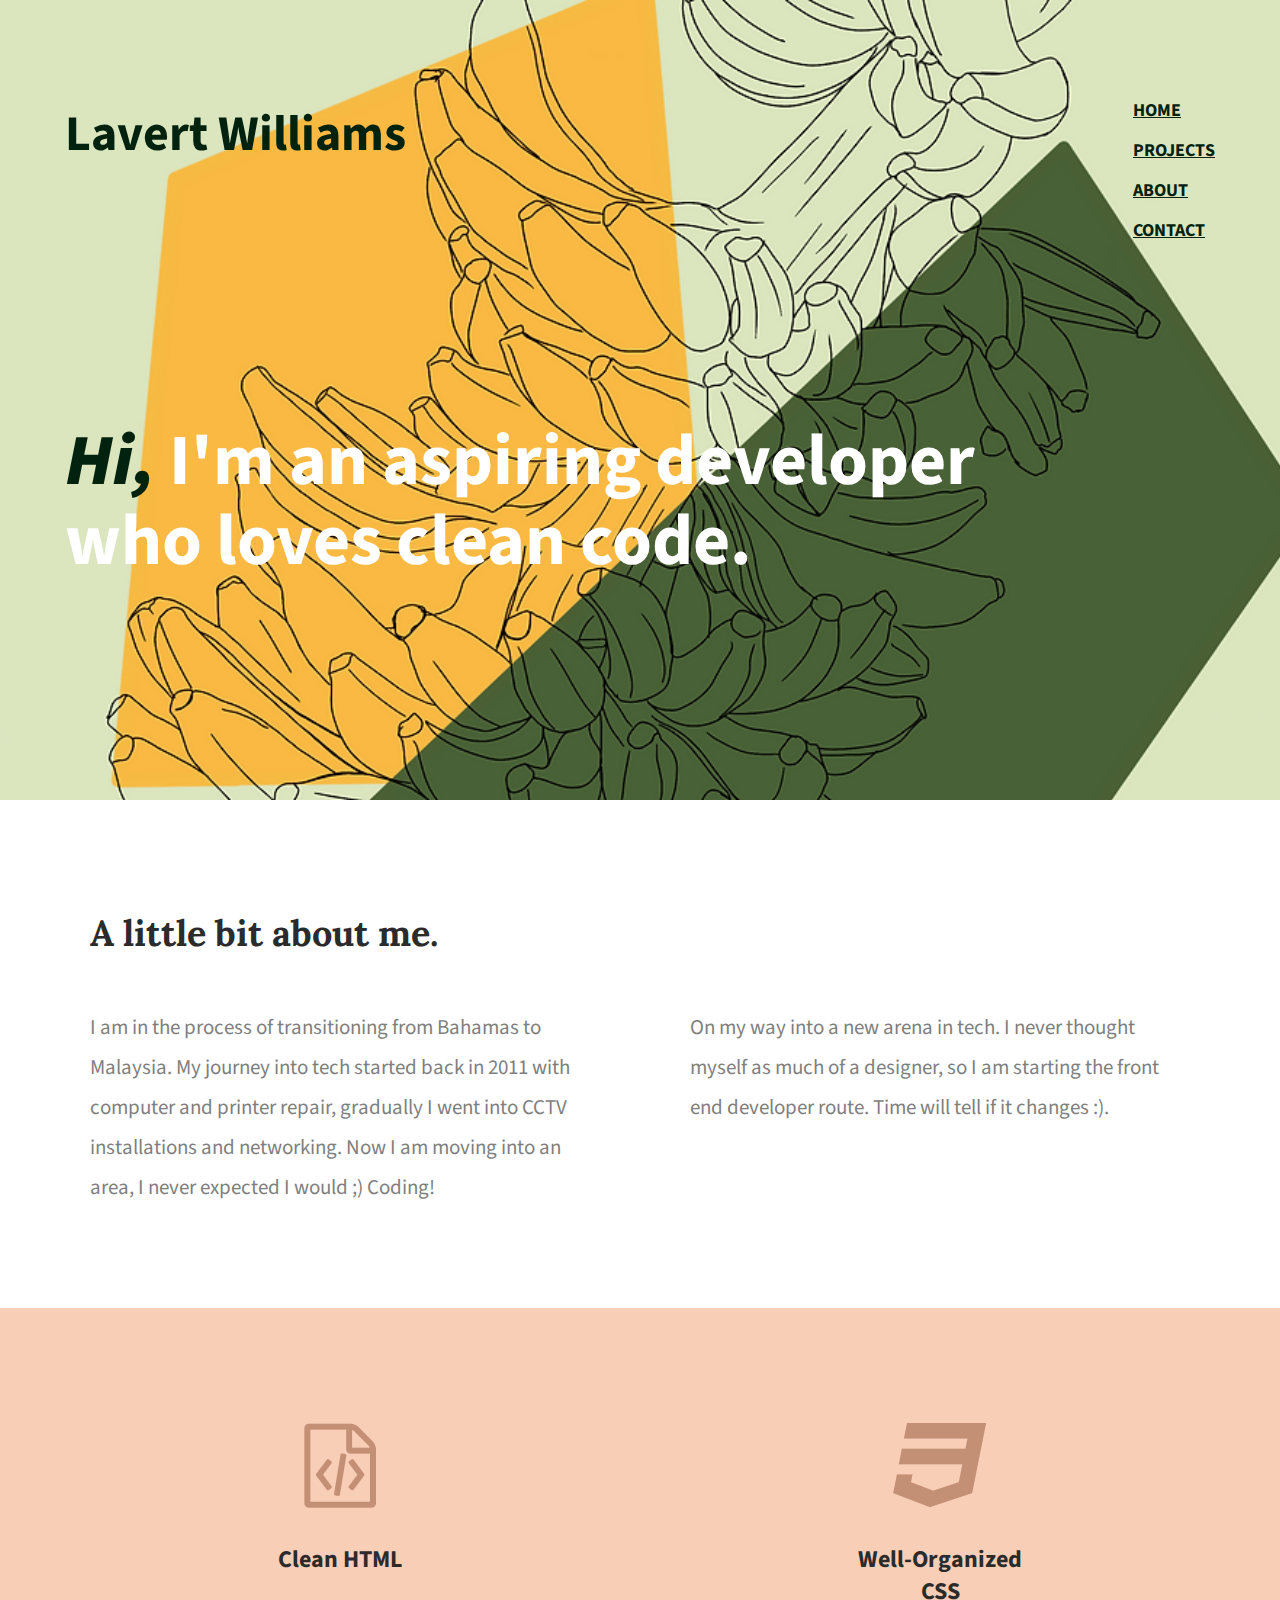
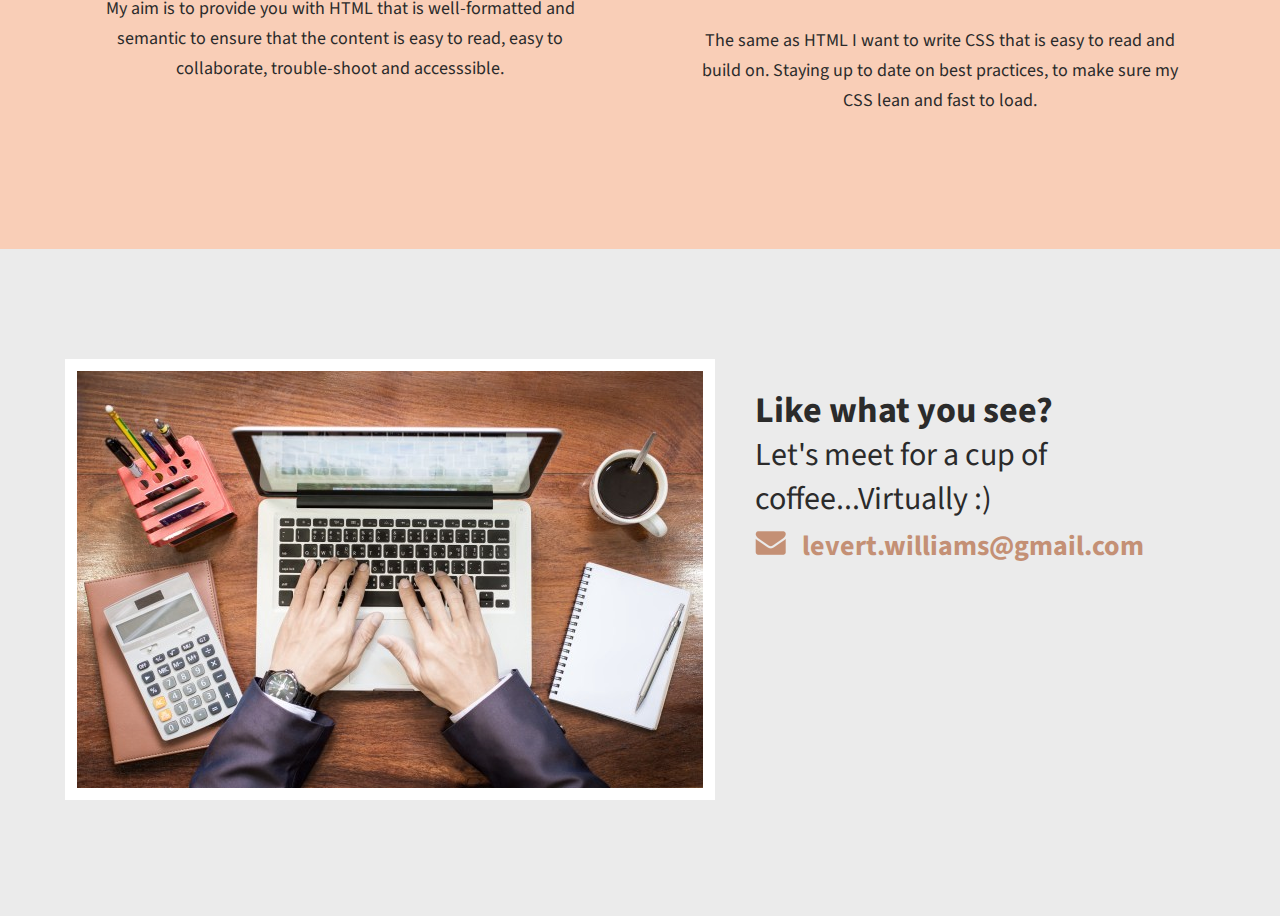
==== index.html @ ec7d099a "Initial commit" ====
<!DOCTYPE html>
<html lang="en">

    <head>
        <meta charset="utf-8">
        <title>Lavert Williams | Portfolio</title>
        <link rel="stylesheet" href="css/normalize.css">
        <link rel="stylesheet" href="css/main.css">
        <link href='https://fonts.googleapis.com/css?family=Source+Sans+Pro:400,700' rel='stylesheet' type='text/css'>
        <link rel="preconnect" href="https://fonts.googleapis.com">
        <link rel="preconnect" href="https://fonts.gstatic.com" crossorigin>
        <link href="https://fonts.googleapis.com/css2?family=Lora:wght@400;700&display=swap" rel="stylesheet">
        <link href="https://fonts.googleapis.com/css?family=Lora:400,700" rel="stylesheet" type="text/css">
    </head>

    <body>
        
        <header>
            <div class="full-width">
                <div class="half-width">
                    <h1>Lavert Williams</h1>
                </div>
                <div class="half-width">
                    <nav>
                        <ul>
                            
                            <li><a href="index.html">Home</a></li>
                            <li><a href="work/index.html">Projects</a></li>
                            <li><a href="#about">About</a></li>
                            <li><a href="#contact">Contact</a></li>
                         </ul>
                      </nav>
                </div>
                <div class="full-width"> 
                    <h2><span>Hi,</span> I'm an aspiring developer who loves clean code.</h2>
                </div>
            </div>
        </header>
        
        <main>
            <section id="about">
                <div class="full-width">
                    <h2>A little bit about me.</h2>
                    <div class="half-width">
                        <p>I am in the process of transitioning from Bahamas to Malaysia. 
                            My journey into tech started back in 2011 with computer and printer repair, 
                            gradually I went into CCTV installations and networking. Now I am moving into
                            an area, I never expected I would ;) Coding!
                        </p>
                    </div>
                    <div class="half-width">
                        <p>On my way into a new arena in tech. I never thought
                            myself as much of a designer, so I am starting the front end
                            developer route. Time will tell if it changes :).
                        </p>
                    </div>
                </div>
            </section>
            <section id="work">
                <div class="full-width">
                    <div class="half-width">
                        <img src="img/html-icon.png" alt="HTML icon"/>
                        <h3>Clean HTML</h3>
                        <p>My aim is to provide you with HTML that is well-formatted and semantic
                            to ensure that the content is easy to read, easy to collaborate,
                            trouble-shoot and accesssible.
                        </p>
                    </div>
                    <div class="half-width">
                        <img src="img/css-icon.png" alt="CSS icon"/>
                        <h3>Well-Organized CSS</h3>
                        <p>The same as HTML I want to write CSS that is easy to read and build on. 
                            Staying up to date on best practices, to make sure my CSS lean and fast to load.
                        </p>
                    </div>
                </div>
            </section>
            <footer id="contact">
                <div class="full-width">
                    <div class="half-width">
                        <img src="img/email-image.png" id="contact-img" alt="Contact image"/>
                    </div>
                    <div class="half-width">
                        <h2>Like what you see?</h2>
                        <h3 id="email-header">Let's meet for a cup of coffee...Virtually :)</h3>
                            <a href="mailto:levert.williams@gmail.com"><img src="img/envelope.png" id="envelope" alt="Envelope icon" /> 
                                levert.williams@gmail.com
                            </a>
                        <!--<h3 id="socialmedia-header">Or, find me on the interwebs</h3>
                        <ul>
                            <li><a href=""><img src="img/twitter.png" alt="twitter icon" /></a></li>
                            <li><a href=""><img src="img/tumblr.png" alt="tumblr icon" /></a></li>
                            <li><a href=""><img src="img/instagram.png" alt="instagram icon" /></a></li>
                            <li><a href=""><img src="img/linkedin.png" alt="linkedin icon" /></a></li>
                            <li><a href=""><img src="img/github.png" alt="github icon" /></a></li>
                        </ul> -->
                    </div>
                </div>
            </footer>
        </main>
    
    </body>
    
</html>
---- css/main.css ----
/***** BASE STYLES *****/

body {font-family: 'Source Sans Pro', sans-serif;
    color: #2b2b2b;}

/***** GRID *****/

.full-width {
    width: 1200px;
    margin: auto;
    overflow: auto;
}
.half-width {
    width: 600px;
    float: left;
}
.third-width {
    width: 400px;
    float: left;
}

/***** HEADER *****/

header {
    height: 800px;
    background: url('../img/bananas.png');
    background-size: cover;
    background-position: center;
}
header h1 { 
    padding: 65px 0 65px 25px;
    font-family:'lora' serif;
    font-size: 50px;
    color: #00220E;
}
nav {
    float: right; 
    padding: 75px 25px;
}
nav ul li{
    display:grid;
}
nav ul li a {
    text-transform: uppercase;
    text-decoration:underline;
    font-weight: bolder;
    line-height: 40px;
    font-size: 18px;
    color: #00220E;
    padding-left: 80px; 
}
header h2 {
    width: 1000px;
    clear: both;
    font-family: 'lora' serif;
    font-size: 72px;
    line-height: 80px;
    color: #FFFFFF;
    padding: 20px 0 20px 25px;
}
header h2 span {
    color: #00220E; 
    font-style: italic;
    font-weight: bolder;
}

/***** ABOUT *****/

#about .full-width {
    padding: 80px 0;
}
#about h2 {
    font-family: 'lora', serif;
    font-size: 36px;
    padding-left: 50px;
}
#about p {
    font-size: 21px;
    color: #7f7f7f;
    line-height: 40px;
    padding-left: 50px;
    padding-right: 50px;
}

/***** WORK *****/

#work {
    background: #f9ceb7;
    text-align: center;
}
#work .full-width {padding: 115px 0;
}   
#work img {
        padding-bottom: 30px;
}
#work h3 {
        font-size: 24px;
        line-height: 32px;
        width: 190px;
        margin: 0 auto;
} 
#work p {
        font-family: 'lora' serif;
        font-size: 18px;
        line-height: 30px;
        padding: 0 50px;
}

/***** CONTACT *****/

#contact {
    background: #ebebeb;
}
#contact .full-width {
    padding: 110px 0;
}
#contact img#contact-img {
    margin-left: 25px;
    border: 12px solid #ffffff;
}
#contact h2, #contact #email-header, #contact #socialmedia-header, #contact ul {
    padding-left: 115px;
}
#contact #envelope {
    padding: 0 10px 0 115px;
}
#contact h2 {
    font-family: 'lora' serif;
    font-size: 36px;
    line-height: 44px;
}
#contact #email-header{
    font-size: 32px;
    font-weight: 400;
    line-height: 44px;
    margin: -30px 0 5px 0;
}
#contact #socialmedia-header {
    font-weight: bold;
    font-size: 29px;
    line-height: 44px;
    margin: 40px 0 0 0;
}
#contact a {
    text-decoration: none;
    color: #c49075;
    font-weight: bold;
    font-size: 28px;
}
#contact ul {
    list-style: none;
}
#contact ul li {
     display: inline-block;
}
#contact ul img {
    padding-right: 48px;
}

/***** WORK PAGE ******/
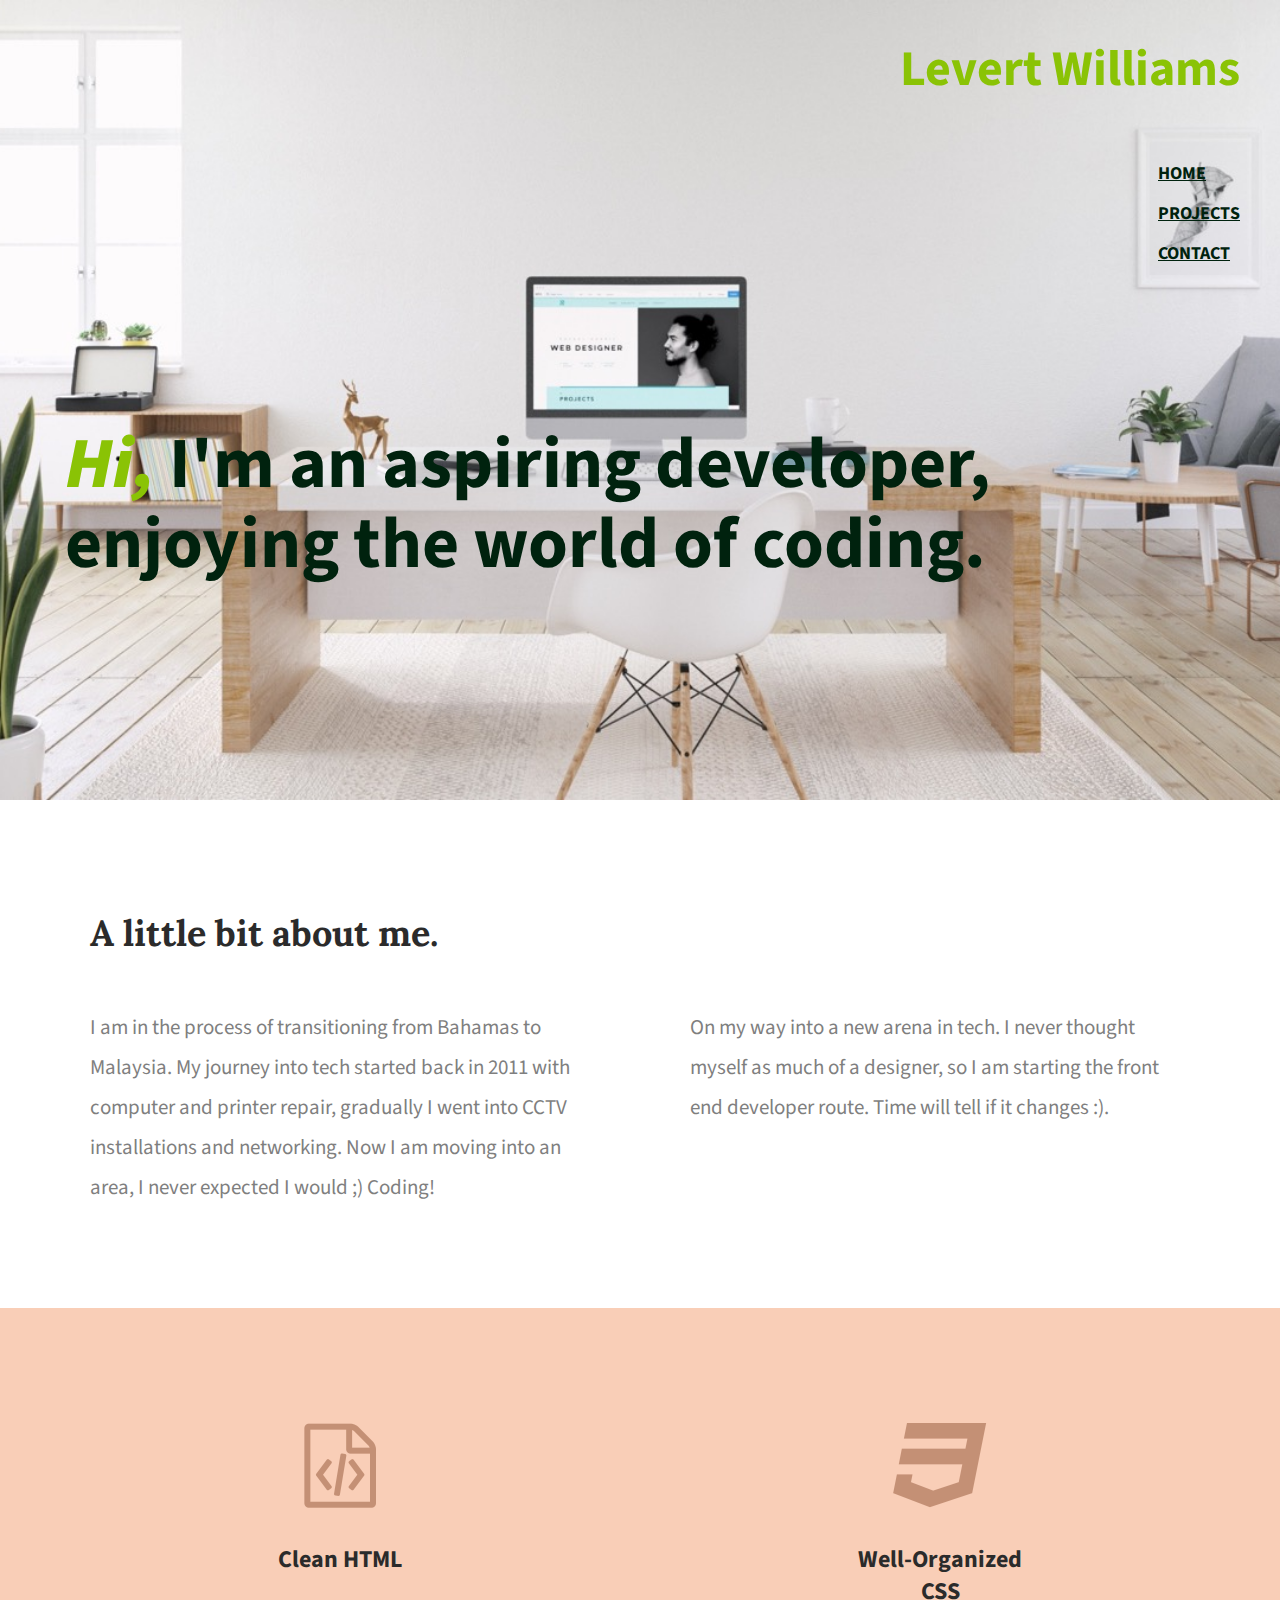
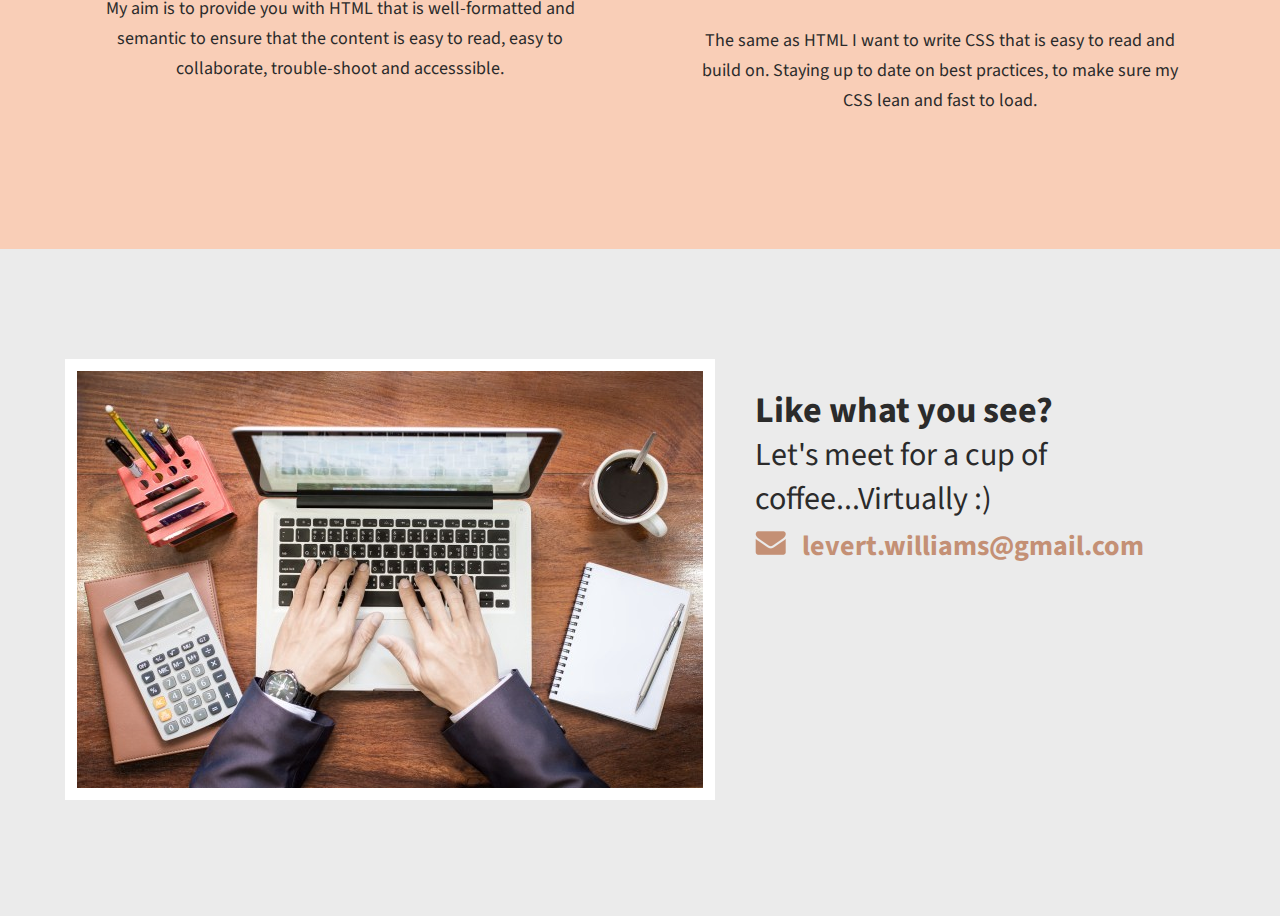
==== commit 80bca8d7: "Adjusted intro landing" ====
--- a/index.html
+++ b/index.html
@@ -17,23 +17,19 @@
         
         <header>
             <div class="full-width">
-                <div class="half-width">
-                    <h1>Lavert Williams</h1>
-                </div>
-                <div class="half-width">
+                    <h1>Levert Williams</h1>
+            </div>
+            <div class="full-width">    
                     <nav>
-                        <ul>
-                            
+                        <ul> 
                             <li><a href="index.html">Home</a></li>
                             <li><a href="work/index.html">Projects</a></li>
-                            <li><a href="#about">About</a></li>
                             <li><a href="#contact">Contact</a></li>
                          </ul>
                       </nav>
-                </div>
-                <div class="full-width"> 
-                    <h2><span>Hi,</span> I'm an aspiring developer who loves clean code.</h2>
-                </div>
+            </div>
+            <div class="full-width"> 
+                    <h2><span>Hi,</span> I'm an aspiring developer, enjoying the world of coding.</h2>
             </div>
         </header>
         
--- a/css/main.css
+++ b/css/main.css
@@ -23,19 +23,18 @@
 
 header {
     height: 800px;
-    background: url('../img/bananas.png');
+    background: url('../img/full-back.png');
     background-size: cover;
     background-position: center;
 }
 header h1 { 
-    padding: 65px 0 65px 25px;
+    float: right;
     font-family:'lora' serif;
     font-size: 50px;
-    color: #00220E;
+    color: #8ac305;
 }
 nav {
     float: right; 
-    padding: 75px 25px;
 }
 nav ul li{
     display:grid;
@@ -55,11 +54,11 @@
     font-family: 'lora' serif;
     font-size: 72px;
     line-height: 80px;
-    color: #FFFFFF;
-    padding: 20px 0 20px 25px;
+    color: #00220E;
+    padding: 75px 25px;
 }
 header h2 span {
-    color: #00220E; 
+    color: #8ac305; 
     font-style: italic;
     font-weight: bolder;
 }
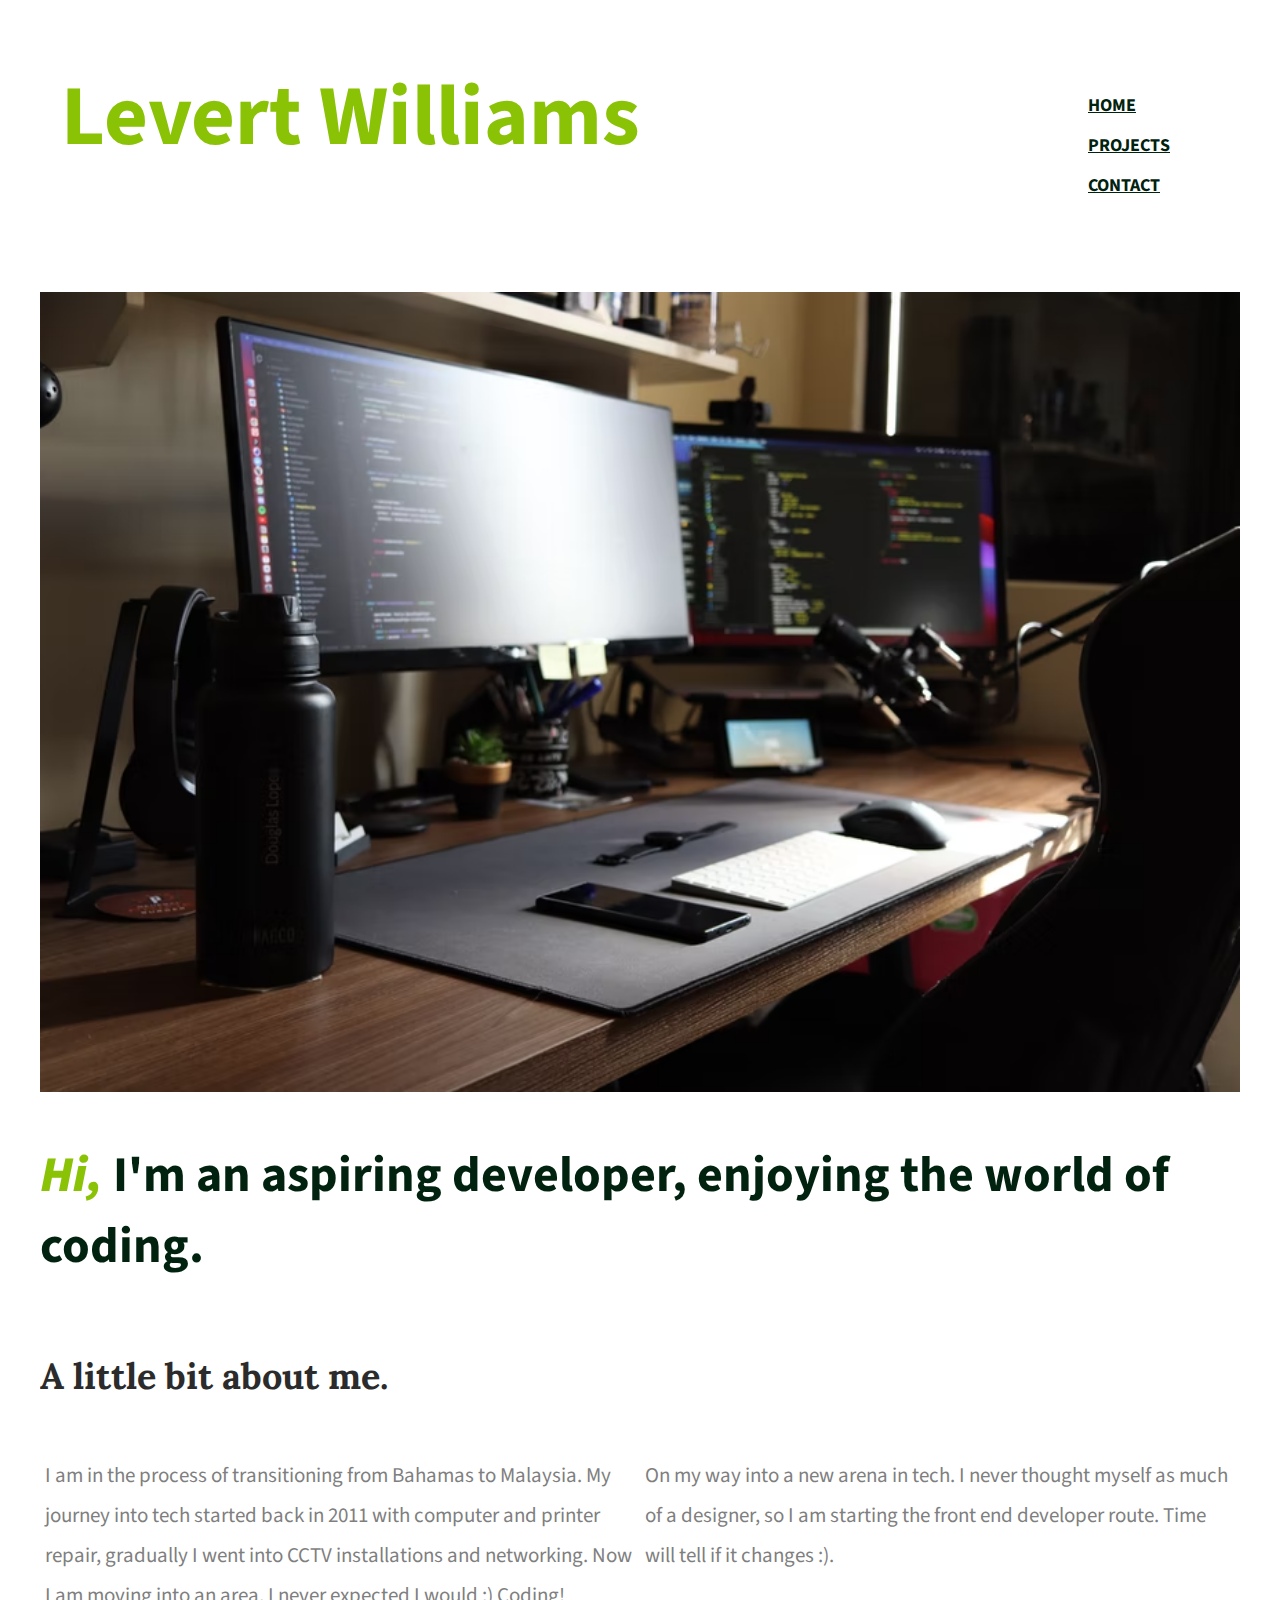
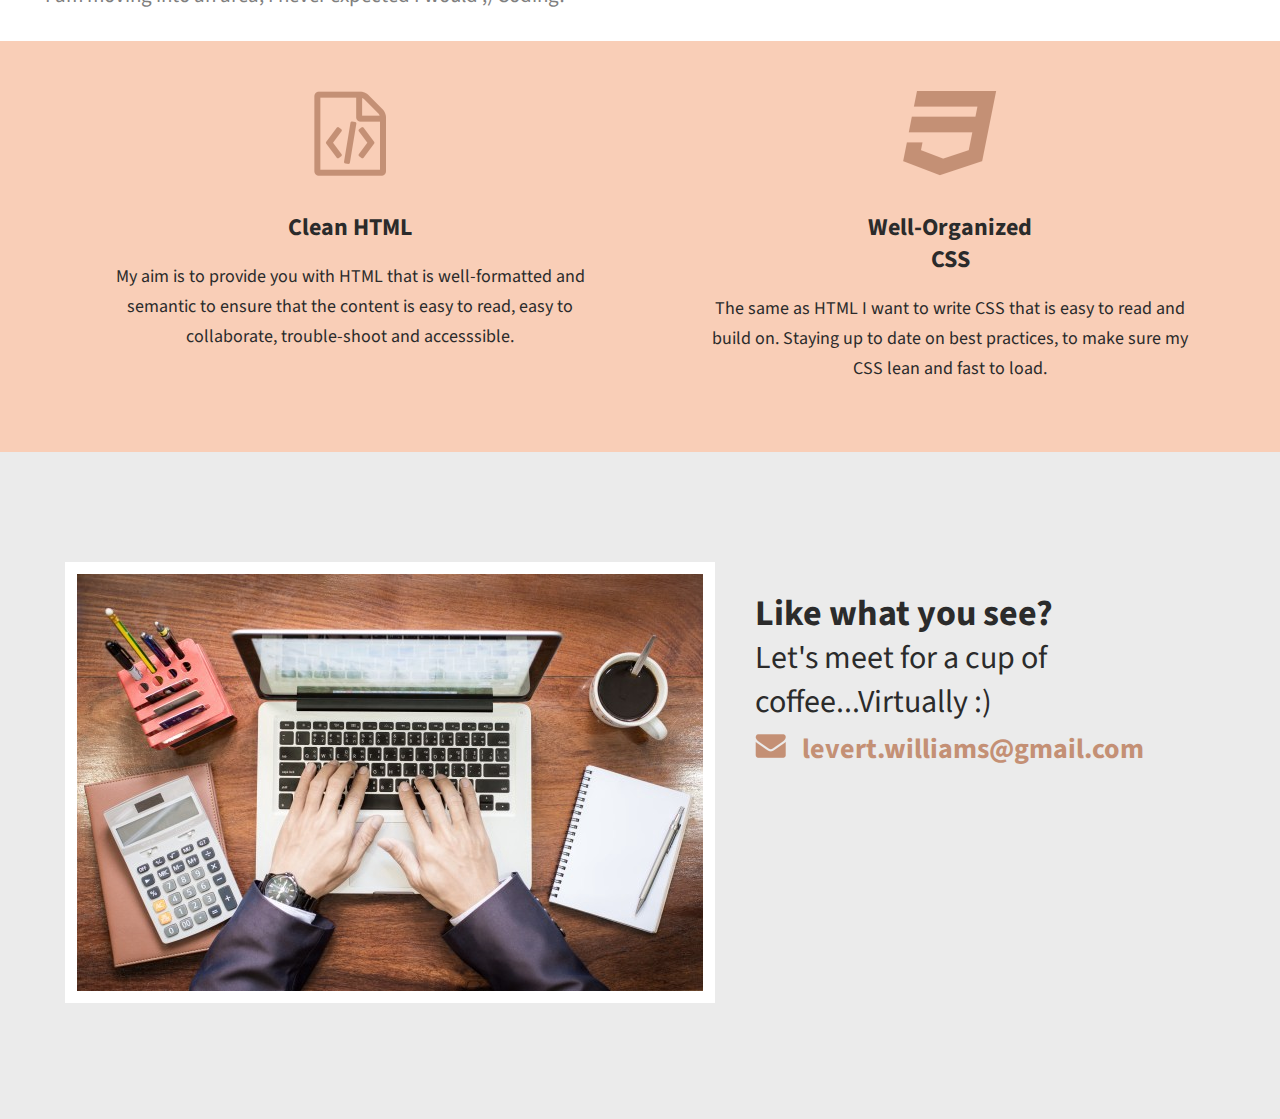
==== commit 470c3285: "Background image changed" ====
--- a/index.html
+++ b/index.html
@@ -17,9 +17,10 @@
         
         <header>
             <div class="full-width">
+                <div class="half-width">
                     <h1>Levert Williams</h1>
-            </div>
-            <div class="full-width">    
+                </div>
+                <div class="half-width">    
                     <nav>
                         <ul> 
                             <li><a href="index.html">Home</a></li>
@@ -27,6 +28,10 @@
                             <li><a href="#contact">Contact</a></li>
                          </ul>
                       </nav>
+                </div>
+            </div>
+            <div class="full-width">
+            <img src="img/full-back.png"/>
             </div>
             <div class="full-width"> 
                     <h2><span>Hi,</span> I'm an aspiring developer, enjoying the world of coding.</h2>
--- a/css/main.css
+++ b/css/main.css
@@ -21,41 +21,36 @@
 
 /***** HEADER *****/
 
-header {
+header img {
     height: 800px;
-    background: url('../img/full-back.png');
-    background-size: cover;
-    background-position: center;
 }
 header h1 { 
     float: right;
     font-family:'lora' serif;
-    font-size: 50px;
-    color: #8ac305;
+    font-size: 85px;
+    color: #8ac305; 
+    text-align: center;
 }
 nav {
-    float: right; 
+    float: right;
+    padding: 70px 70px;
 }
-nav ul li{
-    display:grid;
+nav ul li {
+    text-transform: uppercase;
+    font-weight: bold;
+    line-height: 40px;
+    font-size: 18px;
+    list-style-type: none;
 }
 nav ul li a {
-    text-transform: uppercase;
-    text-decoration:underline;
-    font-weight: bolder;
-    line-height: 40px;
-    font-size: 18px;
     color: #00220E;
-    padding-left: 80px; 
 }
 header h2 {
-    width: 1000px;
+    width: 1200px;
     clear: both;
     font-family: 'lora' serif;
-    font-size: 72px;
-    line-height: 80px;
+    font-size: 50px;
     color: #00220E;
-    padding: 75px 25px;
 }
 header h2 span {
     color: #8ac305; 
@@ -65,20 +60,17 @@
 
 /***** ABOUT *****/
 
-#about .full-width {
-    padding: 80px 0;
-}
+
 #about h2 {
     font-family: 'lora', serif;
     font-size: 36px;
-    padding-left: 50px;
+    padding: auto;
 }
 #about p {
     font-size: 21px;
     color: #7f7f7f;
     line-height: 40px;
-    padding-left: 50px;
-    padding-right: 50px;
+    padding: 5px;
 }
 
 /***** WORK *****/
@@ -87,22 +79,23 @@
     background: #f9ceb7;
     text-align: center;
 }
-#work .full-width {padding: 115px 0;
+#work .full-width {
+    padding: 50px;
 }   
 #work img {
-        padding-bottom: 30px;
+    padding-bottom: 30px;
 }
 #work h3 {
-        font-size: 24px;
-        line-height: 32px;
-        width: 190px;
-        margin: 0 auto;
+    font-size: 24px;
+    line-height: 32px;
+    width: 190px;
+    margin: 0 auto;
 } 
 #work p {
-        font-family: 'lora' serif;
-        font-size: 18px;
-        line-height: 30px;
-        padding: 0 50px;
+    font-family: 'lora' serif;
+    font-size: 18px;
+    line-height: 30px;
+    padding: 0 50px;
 }
 
 /***** CONTACT *****/
@@ -150,7 +143,7 @@
     list-style: none;
 }
 #contact ul li {
-     display: inline-block;
+    display: inline-block;
 }
 #contact ul img {
     padding-right: 48px;
